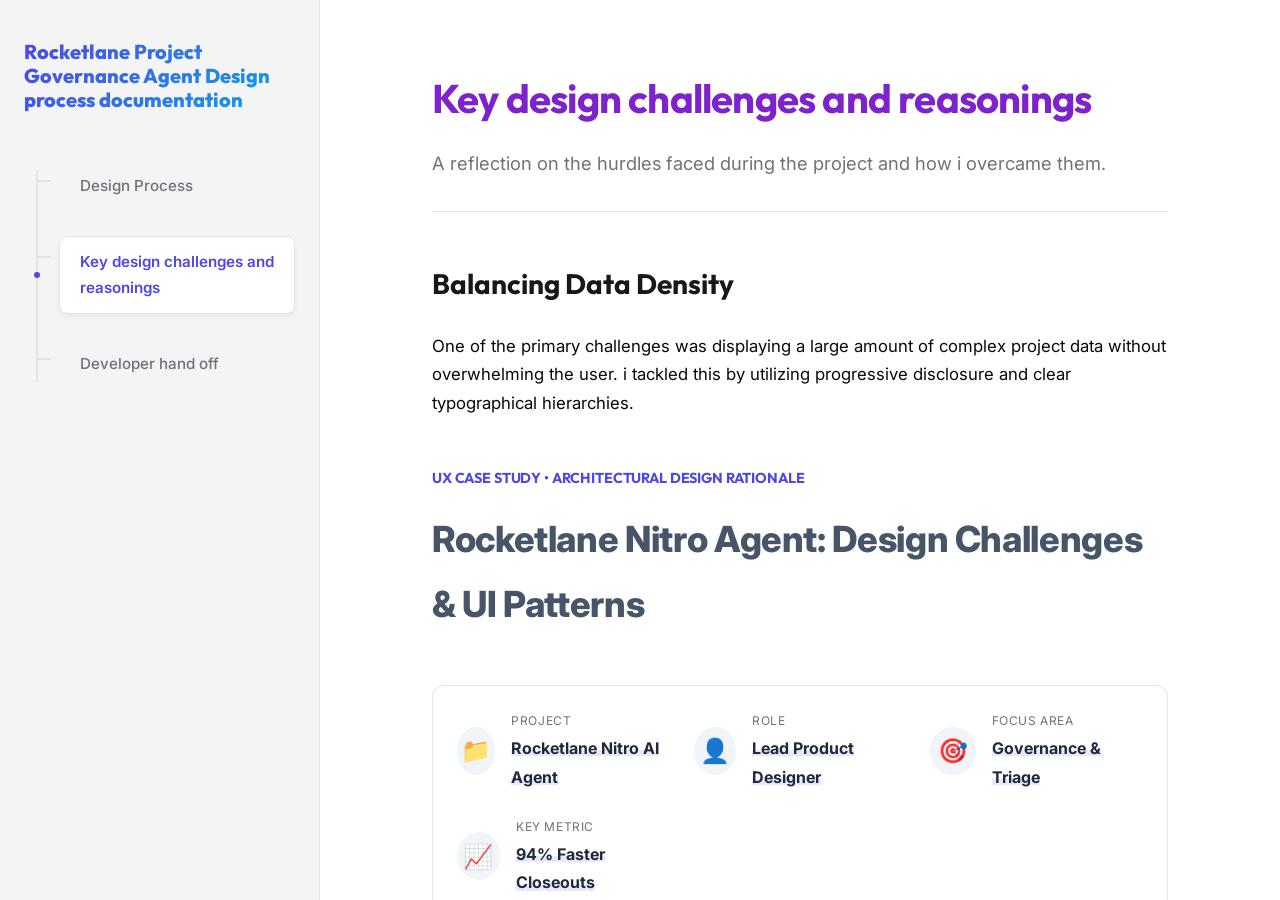
==== challenges.html @ b654248f "Add files via upload" ====
<!DOCTYPE html>

<html lang="en">

<head>
    <meta charset="utf-8" />
    <meta content="width=device-width, initial-scale=1.0" name="viewport" />
    <title>Design Challenges - Rocketlane</title>
    <link href="styles.css" rel="stylesheet" />
</head>

<body>
    <div class="app-layout">
        <aside class="sidebar">
            <div class="sidebar-header">
                <h1>Rocketlane Project Governance Agent Design process documentation</h1>
            </div>
            <ul class="tree-menu">
                <li><a href="index.html">Design Process</a></li>
                <li><a class="active" href="challenges.html">Key design challenges and reasonings</a></li>
                <li><a href="handoff.html">Developer hand off</a></li>
            </ul>
        </aside>
        <main class="content-area">
            <div class="page-content">
                <header class="page-header">
                    <h1 class="page-title">Key design challenges and reasonings</h1>
                    <p class="page-description">A reflection on the hurdles faced during the project and how i overcame
                        them.</p>
                </header>
                <section class="content-section">
                    <h2>Balancing Data Density</h2>
                    <p>One of the primary challenges was displaying a large amount of complex project data without
                        overwhelming the user. i tackled this by utilizing progressive disclosure and clear
                        typographical hierarchies.</p>
                    <div class="injected-content">
                        <h1 class="eyebrow-heading">UX CASE STUDY • ARCHITECTURAL DESIGN RATIONALE</h1>
                        <p class="subtitle">Rocketlane Nitro Agent: Design Challenges &amp; UI Patterns</p>
                        <div class="meta-bar">
                            <div class="meta-item"><span class="meta-icon">📁</span><div><span>PROJECT</span><strong>Rocketlane Nitro AI Agent</strong></div></div>
                            <div class="meta-item"><span class="meta-icon">👤</span><div><span>ROLE</span><strong>Lead Product Designer</strong></div></div>
                            <div class="meta-item"><span class="meta-icon">🎯</span><div><span>FOCUS AREA</span><strong>Governance &amp; Triage</strong></div></div>
                            <div class="meta-item"><span class="meta-icon">📈</span><div><span>KEY METRIC</span><strong>94% Faster Closeouts</strong></div></div>
                        </div>
                        <h2>Overview</h2>
                        <p>Designing AI for enterprise project management tools carries significant risk. While AI
                            errors in consumer apps are minor annoyances, mistakes in platforms like Rocketlane can
                            corrupt billable hours, break project budgets, or accidentally archive live client projects.
                            Below is a breakdown of the 5 key design challenges, UI patterns, and trade-offs engineered
                            to maintain complete human-in-the-loop control.</p>
                        <h2>Design Challenges &amp; Solution Architectures</h2>
                        
                        <div class="challenge-block">
                            <div class="challenge-header">
                                <div class="challenge-number">1</div>
                                <h3>Building User Trust in Autonomous Workflows</h3>
                            </div>
                            <div class="challenge-content">
                                <p><strong class="label-problem">The Problem:</strong> Early prototypes executed commands like “Mark all projects completed” instantly, causing user mistrust on live client data.</p>
                                <p><strong class="label-solution">The Solution:</strong> Implemented a mandatory 2-step audit preview pattern stopping execution before database writes, offering dual paths (Auto-Resolve vs. Inspect Details).</p>
                            </div>
                            <!-- Project Closeout Audit UI Image -->
                            <img class="doc-image" src="images/challenges/image2.png" alt="Project Closeout Audit UI" />
                            <div class="rationale">
                                <div class="rationale-icon">💡</div>
                                <div><strong>Rationale:</strong> Turning the AI from an autonomous worker into a transparent assistant creates complete data safety and increases user adoption.</div>
                            </div>
                        </div>
                        <div class="challenge-block">
                            <div class="challenge-header">
                                <div class="challenge-number">2</div>
                                <h3>Context Switching Across Multiple Tabs</h3>
                            </div>
                            <div class="challenge-content">
                                <p><strong class="label-problem">The Problem:</strong> Resolving policy blockers forced users to open separate browser tabs for tasks, timesheets, and boards.</p>
                                <p><strong class="label-solution">The Solution:</strong> Built direct inline editability into the chat card component. Users can adjust time entries or reassign team members inside the chat stream.</p>
                            </div>
                            <!-- Conflict Matrix and Task Breakdown Images -->
                            <img class="doc-image" src="images/challenges/image3.png" alt="Conflict Matrix UI" />
                            <img class="doc-image" src="images/challenges/image4.png" alt="Task Breakdown UI" />
                            <div class="rationale">
                                <div class="rationale-icon">💡</div>
                                <div><strong>Rationale:</strong> Reduced total click overhead for project closeouts from 84 clicks down to 3.</div>
                            </div>
                        </div>
                        
                        <div class="challenge-block">
                            <div class="challenge-header">
                                <div class="challenge-number">3</div>
                                <h3>Opaque Subtask &amp; Dependency Blockers</h3>
                            </div>
                            <div class="challenge-content">
                                <p><strong class="label-problem">The Problem:</strong> Generic error messages obscured deep multi-level dependency chains.</p>
                                <p><strong class="label-solution">The Solution:</strong> Visualized a 4-level nested dependency hierarchy inside the card: Project (L1) → Milestone (L2) → Task (L3) → Root Cause (L4).</p>
                            </div>
                            <!-- Nested Dependency Table Image -->
                            <img class="doc-image" src="images/challenges/image5.png" alt="Nested Dependency UI" />
                            <div class="rationale">
                                <div class="rationale-icon">💡</div>
                                <div><strong>Rationale:</strong> Lets managers pinpoint the exact root cause in seconds without digging through sub-menus.</div>
                            </div>
                        </div>
                        <div class="challenge-block">
                            <div class="challenge-header">
                                <div class="challenge-number">4</div>
                                <h3>Instant Bulk Action Risk &amp; Safety Nets</h3>
                            </div>
                            <div class="challenge-content">
                                <p><strong class="label-problem">The Problem:</strong> Destructive bulk updates needed a safety net without modal pop-ups slowing down power users.</p>
                                <p><strong class="label-solution">The Solution:</strong> Engineered a 5-second deferred execution toast banner with an active countdown timer and immediate "Undo" capability.</p>
                            </div>
                            <!-- Deferred Execution Toast Image -->
                            <img class="doc-image" src="images/challenges/image6.png" alt="Deferred Execution UI" />
                            <div class="rationale">
                                <div class="rationale-icon">💡</div>
                                <div><strong>Rationale:</strong> Holds backend execution for 5 seconds post-confirmation, providing speed with zero modal friction.</div>
                            </div>
                        </div>
                        
                        <div class="challenge-block">
                            <div class="challenge-header">
                                <div class="challenge-number">5</div>
                                <h3>Feature Discovery Without Workspace Disruption</h3>
                            </div>
                            <div class="challenge-content">
                                <p><strong class="label-problem">The Problem:</strong> Pop-up modals are dismissed instantly by busy users without reading.</p>
                                <p><strong class="label-solution">The Solution:</strong> Integrated a top-bar banner ('Meet the Governance Agent') alongside inline micro-surveys post-execution.</p>
                            </div>
                            <!-- Top-Bar Banner Feature Discovery Image -->
                            <img class="doc-image" src="images/challenges/image7.png" alt="Feature Discovery UI" />
                            <div class="rationale">
                                <div class="rationale-icon">💡</div>
                                <div><strong>Rationale:</strong> Respects the user's workspace while collecting real-time operational feedback.</div>
                            </div>
                        </div>
                        <h2>Summary of Design Trade-offs</h2>
                        <table>
                            <thead>
                                <tr>
                                    <th>Chosen Approach</th>
                                    <th>Alternative Considered</th>
                                    <th>Why Rejected</th>
                                    <th>Final Outcome</th>
                                </tr>
                            </thead>
                            <tbody>
                                <tr>
                                    <td><strong>Audit Preview Card</strong></td>
                                    <td>Full AI Auto-Pilot</td>
                                    <td>Users fear loss of control and corrupted data.</td>
                                    <td>Data safety &amp; high user trust.</td>
                                </tr>
                                <tr>
                                    <td><strong>Inline Chat Card Edits</strong></td>
                                    <td>Redirect to Task Tabs</td>
                                    <td>High cognitive fatigue and too many open tabs.</td>
                                    <td>96% click reduction (84 → 3 clicks).</td>
                                </tr>
                                <tr>
                                    <td><strong>Undo Control</strong></td>
                                    <td>Modal Confirmation Popup</td>
                                    <td>Extra modal popups slow down power users.</td>
                                    <td>Fast execution with instant safety net.</td>
                                </tr>
                                <tr>
                                    <td><strong>Top-Bar Banner</strong></td>
                                    <td>Center Pop-Up Modal</td>
                                    <td>Users dismiss pop-ups without reading.</td>
                                    <td>Higher organic adoption without disruption.</td>
                                </tr>
                            </tbody>
                        </table>
                    </div>
                </section>
                <nav class="pagination"><a class="page-btn prev" href="index.html"><span class="btn-label">Previous
                            Page</span><span class="btn-title">Design Process</span></a><a class="page-btn next"
                        href="handoff.html"><span class="btn-label">Next Page</span><span class="btn-title">Developer
                            hand off</span></a></nav>
            </div>
        </main>
    </div>
    <script src="script.js"></script>
    <div class="lightbox-modal" id="lightbox-modal"><span class="lightbox-close">×</span><img class="lightbox-content"
            id="lightbox-img" /></div>
</body>

</html>
---- styles.css ----
@import url('https://fonts.googleapis.com/css2?family=Inter:wght@300;400;500;600&family=Outfit:wght@500;700;800&display=swap');

:root {
    --primary-color: #4f46e5;
    --primary-hover: #4338ca;
    --bg-main: #fafafa;
    --bg-surface: #ffffff;
    --bg-sidebar: #f4f4f5;
    --text-main: #09090b;
    --text-muted: #71717a;
    --border-color: #e4e4e7;
    --accent: #0ea5e9;
    --primary-purple: #7e22ce;
    
    --sidebar-width: 320px;
}

/* Dark mode overrides can be added later if needed, starting with a clean modern light theme for better readability */

* {
    margin: 0;
    padding: 0;
    box-sizing: border-box;
}

body {
    font-family: 'Inter', sans-serif;
    background-color: var(--bg-main);
    color: var(--text-main);
    line-height: 1.7;
    -webkit-font-smoothing: antialiased;
}

h1, h2, h3, h4 {
    font-family: 'Outfit', sans-serif;
    color: #18181b;
}

.app-layout {
    display: flex;
    height: 100vh;
}

/* Sidebar & Tree Menu */
.sidebar {
    width: var(--sidebar-width);
    background-color: var(--bg-sidebar);
    border-right: 1px solid var(--border-color);
    padding: 2.5rem 1.5rem;
    overflow-y: auto;
    display: flex;
    flex-direction: column;
}

.sidebar-header {
    margin-bottom: 3rem;
}

.sidebar-header h1 {
    font-size: 1.25rem;
    font-weight: 800;
    line-height: 1.2;
    background: linear-gradient(135deg, var(--primary-color), var(--accent));
    -webkit-background-clip: text;
    background-clip: text;
    -webkit-text-fill-color: transparent;
}

.tree-menu {
    list-style: none;
    position: relative;
    padding-left: 0;
}

/* Tree Line Structure */
.tree-menu::before {
    content: '';
    position: absolute;
    top: 10px;
    bottom: 30px;
    left: 12px; /* Position of the vertical line */
    width: 2px;
    background-color: var(--border-color);
}

.tree-menu li {
    position: relative;
    margin-bottom: 1.5rem;
    padding-left: 35px;
}

/* Horizontal line branching off */
.tree-menu li::before {
    content: '';
    position: absolute;
    top: 20px;
    left: 12px;
    width: 15px;
    height: 2px;
    background-color: var(--border-color);
}

.tree-menu a {
    display: block;
    color: var(--text-muted);
    text-decoration: none;
    padding: 0.75rem 1.25rem;
    border-radius: 8px;
    font-weight: 500;
    font-size: 0.95rem;
    transition: all 0.2s ease;
    background-color: transparent;
    border: 1px solid transparent;
}

.tree-menu a:hover {
    color: var(--text-main);
    background-color: rgba(0,0,0,0.03);
}

.tree-menu a.active {
    background-color: #fff;
    color: var(--primary-color);
    border: 1px solid var(--border-color);
    box-shadow: 0 4px 6px -1px rgba(0, 0, 0, 0.05);
    font-weight: 600;
}

/* Active node marker */
.tree-menu a.active::before {
    content: '';
    position: absolute;
    left: 10px;
    top: 50%;
    transform: translateY(-50%);
    width: 6px;
    height: 6px;
    border-radius: 50%;
    background-color: var(--primary-color);
    z-index: 10;
}

/* Content Area */
.content-area {
    flex: 1;
    overflow-y: scroll; /* Force scrollbar to prevent logo glitch */
    background-color: var(--bg-surface);
    display: flex;
    flex-direction: column;
}

.page-content {
    max-width: 800px;
    margin: 0 auto;
    padding: 4rem 2rem;
    flex: 1;
    width: 100%;
}

.page-header {
    margin-bottom: 3rem;
    border-bottom: 1px solid var(--border-color);
    padding-bottom: 2rem;
}

.page-title {
    font-size: 2.5rem;
    margin-bottom: 1rem;
    letter-spacing: -0.02em;
    color: var(--primary-purple);
}

.page-description {
    font-size: 1.15rem;
    color: var(--text-muted);
}

/* Content Typography */
.content-section {
    margin-bottom: 4rem;
}

.content-section h2 {
    font-size: 1.75rem;
    margin-bottom: 1.5rem;
    margin-top: 2.5rem;
}

.content-section p {
    margin-bottom: 1.5rem;
    font-size: 1.05rem;
}

.placeholder-block {
    background: #f8fafc;
    border: 1px dashed var(--border-color);
    border-radius: 12px;
    padding: 3rem;
    text-align: center;
    color: var(--text-muted);
    margin: 2rem 0;
}

/* Pagination */
.pagination {
    display: flex;
    justify-content: space-between;
    align-items: center;
    padding: 3rem 0;
    margin-top: 4rem;
    border-top: 1px solid var(--border-color);
}

.page-btn {
    display: flex;
    flex-direction: column;
    text-decoration: none;
    padding: 1rem 1.5rem;
    border-radius: 12px;
    border: 1px solid var(--border-color);
    background: white;
    transition: all 0.2s ease;
    min-width: 200px;
}

.page-btn:hover {
    border-color: var(--primary-color);
    box-shadow: 0 10px 15px -3px rgba(0, 0, 0, 0.05);
    transform: translateY(-2px);
}

.page-btn.prev { align-items: flex-start; }
.page-btn.next { align-items: flex-end; text-align: right; }

.btn-label {
    font-size: 0.85rem;
    color: var(--text-muted);
    text-transform: uppercase;
    letter-spacing: 0.05em;
    font-weight: 600;
    margin-bottom: 0.25rem;
}

.btn-title {
    font-family: 'Outfit', sans-serif;
    font-size: 1.1rem;
    font-weight: 600;
    color: var(--primary-color);
}

/* Injected Content Overrides */
.injected-content {
    margin-top: 2rem;
    color: var(--text-main);
    line-height: 1.8;
}

.injected-content p {
    margin-bottom: 1.5rem;
    font-size: 1.05rem;
}

.injected-content h1, .injected-content h2, .injected-content h3 {
    margin-top: 3rem;
    margin-bottom: 1.25rem;
    color: #111827;
    font-family: 'Outfit', sans-serif;
    letter-spacing: -0.01em;
}

.injected-content h1 {
    font-size: 2.5rem;
    font-weight: 800;
    border-bottom: 2px solid var(--border-color);
    padding-bottom: 0.5rem;
}

.injected-content h2 {
    font-size: 1.8rem;
    font-weight: 700;
    color: var(--primary-color);
}

.injected-content h3 {
    font-size: 1.4rem;
    font-weight: 600;
}

/* Sub-menu styling for the tree */
.tree-submenu {
    list-style: none;
    padding-left: 0;
    margin-top: 0.5rem;
}

.tree-submenu li {
    margin-bottom: 0.5rem !important;
}

.tree-submenu a.sub-link {
    font-size: 0.85rem !important;
    padding: 0.4rem 1.25rem !important;
    font-weight: 400 !important;
    color: var(--text-muted) !important;
}

.tree-submenu a.sub-link:hover {
    color: var(--text-main) !important;
}

.injected-content img {
    max-width: 100%;
    height: auto;
    border-radius: 12px;
    box-shadow: 0 4px 6px -1px rgba(0, 0, 0, 0.1);
    margin: 2rem 0;
}

.injected-content table {
    width: 100%;
    border-collapse: collapse;
    margin: 2rem 0;
    font-size: 0.95rem;
}

.injected-content th, .injected-content td {
    padding: 1rem;
    border: 1px solid var(--border-color);
    text-align: left;
}

.injected-content th {
    background-color: var(--bg-sidebar);
    font-weight: 600;
}

/* Lightbox / Zoom Modal */
.lightbox-modal {
    display: none;
    position: fixed;
    z-index: 9999;
    padding: 2rem;
    left: 0;
    top: 0;
    width: 100%;
    height: 100%;
    background-color: rgba(15, 23, 42, 0.95);
    backdrop-filter: blur(5px);
    justify-content: center;
    align-items: center;
    opacity: 0;
    transition: opacity 0.3s ease;
}

.lightbox-modal.show {
    opacity: 1;
}

.lightbox-content {
    margin: auto;
    display: block;
    max-width: 90%;
    max-height: 90%;
    border-radius: 8px;
    box-shadow: 0 25px 50px -12px rgba(0, 0, 0, 0.5);
    transform: scale(0.95);
    transition: transform 0.3s ease;
}

.lightbox-modal.show .lightbox-content {
    transform: scale(1);
}

.lightbox-close {
    position: absolute;
    top: 20px;
    right: 35px;
    color: #f1f5f9;
    font-size: 40px;
    font-weight: bold;
    cursor: pointer;
    transition: color 0.2s ease;
}

.lightbox-close:hover,
.lightbox-close:focus {
    color: var(--accent);
}

/* Meta Bar Formatting */
.meta-bar {
    display: grid;
    grid-template-columns: repeat(auto-fit, minmax(200px, 1fr));
    gap: 1.5rem;
    background: #ffffff;
    padding: 1.5rem;
    border-radius: 12px;
    margin: 2.5rem 0;
    border: 1px solid var(--border-color);
    box-shadow: 0 4px 6px -1px rgba(0, 0, 0, 0.02);
}

.meta-item {
    display: flex;
    align-items: center;
    gap: 1rem;
}

.meta-icon {
    font-size: 1.5rem;
    background: #f1f5f9;
    width: 48px;
    height: 48px;
    display: flex;
    align-items: center;
    justify-content: center;
    border-radius: 50%;
}

.meta-item div span {
    color: var(--text-muted);
    display: block;
    font-size: 0.75rem;
    text-transform: uppercase;
    letter-spacing: 0.05em;
    margin-bottom: 0.15rem;
}

.meta-item strong {
    color: var(--text-main);
    font-size: 1rem;
    font-weight: 600;
}

/* Challenge Blocks */
.challenge-block {
    background: #ffffff;
    border: 1px solid var(--border-color);
    border-radius: 16px;
    padding: 2.5rem;
    margin-bottom: 3rem;
    box-shadow: 0 10px 15px -3px rgba(0, 0, 0, 0.02), 0 4px 6px -2px rgba(0, 0, 0, 0.01);
    transition: transform 0.2s ease, box-shadow 0.2s ease;
}

.challenge-block:hover {
    transform: translateY(-2px);
    box-shadow: 0 20px 25px -5px rgba(0, 0, 0, 0.05), 0 10px 10px -5px rgba(0, 0, 0, 0.02);
}

.challenge-header {
    display: flex;
    align-items: center;
    gap: 1rem;
    margin-bottom: 1.5rem;
    border-bottom: 1px solid #f1f5f9;
    padding-bottom: 1.5rem;
}

.challenge-number {
    background: var(--primary-color);
    color: white;
    font-size: 1.25rem;
    font-weight: 700;
    width: 40px;
    height: 40px;
    display: flex;
    align-items: center;
    justify-content: center;
    border-radius: 10px;
    box-shadow: 0 4px 6px -1px rgba(79, 70, 229, 0.2);
}

.challenge-header h3 {
    margin: 0 !important;
    font-size: 1.4rem;
    color: #1e293b;
}

.challenge-content {
    margin-bottom: 2rem;
}

.label-problem {
    color: #ef4444;
    background: #fef2f2;
    padding: 0.2rem 0.5rem;
    border-radius: 4px;
    margin-right: 0.5rem;
}

.label-solution {
    color: #10b981;
    background: #f0fdf4;
    padding: 0.2rem 0.5rem;
    border-radius: 4px;
    margin-right: 0.5rem;
}

.doc-image {
    display: block;
    margin: 2.5rem auto;
    border: 1px solid #e2e8f0;
}

.rationale {
    background: #f8fafc;
    border-left: 4px solid var(--primary-color);
    padding: 1.25rem;
    font-size: 1rem;
    color: #334155;
    margin-top: 2rem;
    border-radius: 0 12px 12px 0;
    display: flex;
    align-items: flex-start;
    gap: 1rem;
}

.rationale-icon {
    font-size: 1.5rem;
    line-height: 1;
}

/* Custom Typography for Headers */
.eyebrow-heading {
    font-size: 0.9rem !important;
    color: var(--primary-color) !important;
    text-transform: uppercase;
    letter-spacing: 0.1em;
    border-bottom: none !important;
    margin-bottom: 0.5rem !important;
    font-weight: 700 !important;
}

.subtitle {
    font-size: 2.25rem !important;
    font-weight: 800;
    color: #0f172a;
    line-height: 1.2;
    margin-bottom: 3rem !important;
}

/* Better Table Styling */
.injected-content table {
    width: 100%;
    border-collapse: separate;
    border-spacing: 0;
    border: 1px solid var(--border-color);
    border-radius: 12px;
    overflow: hidden;
    margin: 2.5rem 0;
    box-shadow: 0 4px 6px -1px rgba(0, 0, 0, 0.02);
}

.injected-content th {
    background-color: #f8fafc;
    color: #334155;
    font-weight: 600;
    text-transform: uppercase;
    font-size: 0.8rem;
    letter-spacing: 0.05em;
    border-bottom: 1px solid var(--border-color);
    padding: 1.25rem 1rem;
}

.injected-content td {
    padding: 1.25rem 1rem;
    border-bottom: 1px solid #f1f5f9;
    color: #475569;
    font-size: 0.95rem;
}

.injected-content tr:last-child td {
    border-bottom: none;
}

.injected-content tbody tr:hover {
    background-color: #f8fafc;
}

/* Code Tags */
.injected-content code {
    background-color: #f1f5f9;
    color: #475569;
    padding: 0.2rem 0.4rem;
    border-radius: 4px;
    font-family: ui-monospace, SFMono-Regular, Menlo, Monaco, Consolas, monospace;
    font-size: 0.85em;
    border: 1px solid #e2e8f0;
}

/* Callouts */
.callout-note {
    background-color: #eff6ff;
    border-radius: 8px;
    padding: 1rem 1.25rem;
    margin-bottom: 2rem;
    border: 1px solid #bfdbfe;
}

.callout-note p {
    margin: 0;
    color: #1e3a8a;
    font-size: 0.95rem;
}

.callout-note strong {
    color: #1d4ed8;
}

.callout-tip {
    background-color: #f0fdf4;
    border-radius: 8px;
    padding: 1rem 1.25rem;
    margin-bottom: 2rem;
    border: 1px solid #bbf7d0;
}

.callout-tip p {
    margin: 0;
    color: #14532d;
    font-size: 0.95rem;
}

.callout-tip strong {
    color: #15803d;
}

/* Color Grid */
.color-grid {
    display: grid;
    grid-template-columns: repeat(auto-fill, minmax(200px, 1fr));
    gap: 1.5rem;
    margin-top: 1.5rem;
    margin-bottom: 3rem;
}

.color-card {
    border: 1px solid var(--border-color);
    border-radius: 8px;
    overflow: hidden;
    background: #ffffff;
    box-shadow: 0 1px 2px rgba(0,0,0,0.05);
}

.color-swatch {
    height: 80px;
    width: 100%;
}

.color-details {
    padding: 1rem;
}

.color-name {
    font-weight: 600;
    font-size: 0.9rem;
    color: var(--text-main);
    margin-bottom: 0.25rem;
    display: block;
}

/* Unordered Lists styling in injected content */
.injected-content ul {
    margin-bottom: 2rem;
    padding-left: 1.5rem;
}

.injected-content li {
    margin-bottom: 0.75rem;
    line-height: 1.6;
}

/* =========================================================
   NOTION EXPORT CUSTOM STYLES (Design Process)
   ========================================================= */

/* Typography Overrides */
.injected-content p {
    color: var(--text-secondary);
    line-height: 1.7;
    margin-bottom: 1.5rem;
    font-size: 1.05rem;
}

/* Headings */
.injected-content h1.block-color-blue {
    color: var(--primary-purple);
    font-size: 2rem;
    font-weight: 700;
    margin-top: 3rem;
    margin-bottom: 1.5rem;
    border-bottom: 2px solid #e2e8f0;
    padding-bottom: 0.5rem;
}

.injected-content h3 {
    color: var(--text-main);
    font-size: 1.35rem;
    font-weight: 600;
    margin-top: 2.5rem;
    margin-bottom: 1rem;
}

.injected-content h4 {
    color: var(--text-main);
    font-size: 1.15rem;
    font-weight: 600;
    margin-top: 2rem;
    margin-bottom: 0.75rem;
}

/* Callout Blocks (The Target icon ones) */
.injected-content .callout {
    background-color: #f8fafc !important;
    border-left: 4px solid var(--primary-purple);
    border-radius: 8px;
    padding: 1.5rem;
    margin: 2rem 0;
    box-shadow: 0 4px 12px rgba(0,0,0,0.03);
}

.injected-content .callout .icon {
    font-size: 1.5rem;
    margin-right: 1rem;
}

.injected-content .callout h4 {
    margin-top: 0;
}

/* Tables */
.injected-content .simple-table {
    width: 100%;
    border-collapse: separate;
    border-spacing: 0;
    margin: 2rem 0;
    border-radius: 12px;
    overflow: hidden;
    border: 1px solid #e2e8f0;
}

.injected-content .simple-table-header {
    background-color: #f8fafc;
    color: var(--text-main);
    font-weight: 600;
    text-align: left;
    padding: 1rem;
    border-bottom: 2px solid #e2e8f0;
}

.injected-content .simple-table td {
    padding: 1rem;
    border-bottom: 1px solid #e2e8f0;
    color: var(--text-secondary);
}

.injected-content .simple-table tr:last-child td {
    border-bottom: none;
}

.injected-content .simple-table tbody tr:hover {
    background-color: #f8fafc;
}

/* Lists */
.injected-content .numbered-list, 
.injected-content .bulleted-list {
    margin-left: 1.5rem;
    margin-bottom: 1.5rem;
}

.injected-content .numbered-list li, 
.injected-content .bulleted-list li {
    color: var(--text-secondary);
    margin-bottom: 0.75rem;
    line-height: 1.6;
}

/* Specific styling for nested lists */
.injected-content .bulleted-list ul, 
.injected-content .numbered-list ul,
.injected-content .bulleted-list ol,
.injected-content .numbered-list ol {
    margin-top: 0.75rem;
    margin-left: 1.5rem;
}

/* Images */
.injected-content figure.image {
    margin: 2.5rem 0;
    border-radius: 12px;
    overflow: hidden;
    border: 1px solid #e2e8f0;
    box-shadow: 0 8px 24px rgba(0,0,0,0.06);
}

.injected-content figure.image img {
    width: 100% !important; /* Override inline styles from Notion */
    height: auto;
    display: block;
    cursor: zoom-in; /* For lightbox */
}

/* Bold text */
.injected-content strong {
    color: var(--text-main);
    font-weight: 600;
}

/* Remove horizontal line injected by Notion (usually redundant) */
.injected-content hr {
    display: none;
}

/* =========================================================
   ENHANCED VISUAL STYLES FOR DESIGN PROCESS (BEAUTIFIED)
   ========================================================= */

/* Typography & Layout */
.injected-content {
    font-family: 'Inter', -apple-system, BlinkMacSystemFont, "Segoe UI", Roboto, sans-serif;
}

.injected-content p {
    font-size: 1.1rem;
    line-height: 1.8;
    color: #475569;
    margin-bottom: 1.75rem;
    letter-spacing: -0.01em;
}

.injected-content strong {
    color: #1e293b;
    font-weight: 700;
    background: linear-gradient(120deg, rgba(99, 102, 241, 0.15) 0%, rgba(99, 102, 241, 0.15) 100%);
    background-repeat: no-repeat;
    background-size: 100% 30%;
    background-position: 0 88%;
}

/* Vibrant Headings */
.injected-content h1.block-color-blue {
    font-size: 2.25rem;
    font-weight: 800;
    color: #0f172a;
    letter-spacing: -0.02em;
    margin-top: 3.5rem;
    margin-bottom: 1.5rem;
    position: relative;
    padding-bottom: 0.75rem;
    border-bottom: none;
}

.injected-content h1.block-color-blue::after {
    content: '';
    position: absolute;
    bottom: 0;
    left: 0;
    width: 60px;
    height: 4px;
    background: linear-gradient(90deg, var(--primary-color, #4f46e5), var(--accent, #ec4899));
    border-radius: 2px;
}

.injected-content h3 {
    font-size: 1.5rem;
    font-weight: 700;
    color: #1e293b;
    margin-top: 3rem;
    margin-bottom: 1.25rem;
    display: flex;
    align-items: center;
    gap: 0.5rem;
}

.injected-content h4 {
    font-size: 1.25rem;
    font-weight: 600;
    color: #334155;
    margin-top: 2rem;
    margin-bottom: 1rem;
}

/* Upgraded Callouts */
.injected-content .callout {
    background: linear-gradient(145deg, #ffffff, #f8fafc) !important;
    border: 1px solid #e2e8f0;
    border-left: 4px solid var(--primary-color, #4f46e5);
    border-radius: 12px;
    padding: 2rem;
    margin: 2.5rem 0;
    box-shadow: 0 10px 25px -5px rgba(0, 0, 0, 0.05), 0 8px 10px -6px rgba(0, 0, 0, 0.01);
    transition: transform 0.2s ease, box-shadow 0.2s ease;
}

.injected-content .callout:hover {
    transform: translateY(-2px);
    box-shadow: 0 20px 25px -5px rgba(0, 0, 0, 0.1), 0 10px 10px -5px rgba(0, 0, 0, 0.04);
}

/* Interactive Images */
.injected-content figure.image {
    margin: 3rem 0;
    border-radius: 16px;
    background: #f1f5f9;
    padding: 0.5rem;
    border: 1px solid #e2e8f0;
    box-shadow: 0 15px 35px -5px rgba(0,0,0,0.07);
    transition: transform 0.3s ease, box-shadow 0.3s ease;
}

.injected-content figure.image:hover {
    transform: scale(1.02);
    box-shadow: 0 25px 50px -12px rgba(0,0,0,0.15);
}

.injected-content figure.image img {
    border-radius: 12px;
}

/* Elegant Tables */
.injected-content .simple-table {
    box-shadow: 0 4px 6px -1px rgba(0, 0, 0, 0.05), 0 2px 4px -1px rgba(0, 0, 0, 0.03);
    border: none;
    border-radius: 12px;
    overflow: hidden;
    margin: 2.5rem 0;
}

.injected-content .simple-table-header {
    background: #f8fafc;
    border-bottom: 2px solid #e2e8f0;
    text-transform: uppercase;
    font-size: 0.85rem;
    letter-spacing: 0.05em;
    padding: 1.25rem 1rem;
    color: #475569;
}

.injected-content .simple-table td {
    padding: 1.25rem 1rem;
    font-size: 1rem;
    vertical-align: top;
}

.injected-content .simple-table tbody tr {
    transition: background-color 0.15s ease;
}

.injected-content .simple-table tbody tr:hover {
    background-color: #f1f5f9;
}

/* Polished Lists */
.injected-content .bulleted-list li, 
.injected-content .numbered-list li {
    font-size: 1.1rem;
    color: #475569;
    margin-bottom: 1rem;
    padding-left: 0.5rem;
}

.injected-content .bulleted-list li::marker {
    color: var(--primary-color, #4f46e5);
}
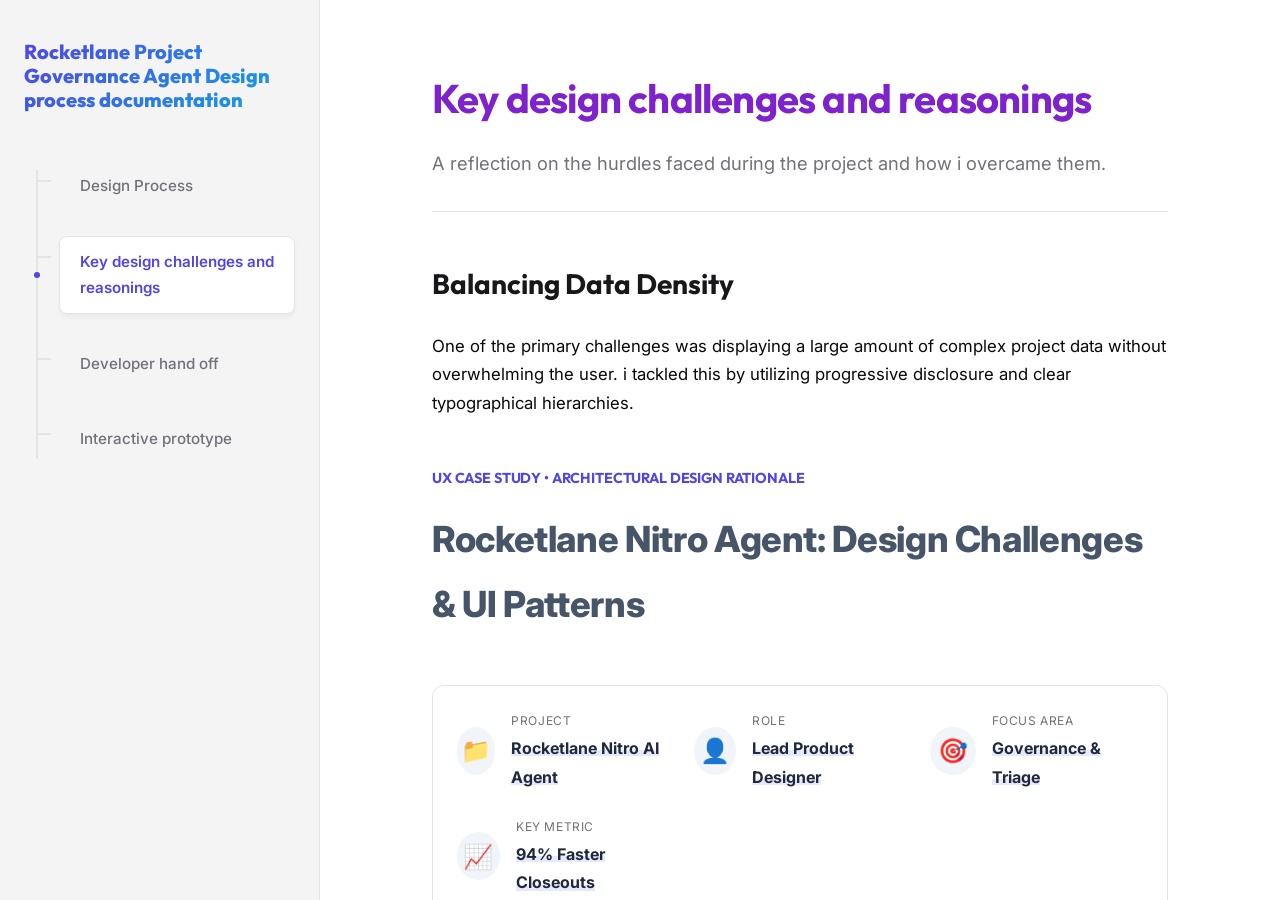
==== commit 70d7f358: "Add files via upload" ====
--- a/challenges.html
+++ b/challenges.html
@@ -19,6 +19,7 @@
                 <li><a href="index.html">Design Process</a></li>
                 <li><a class="active" href="challenges.html">Key design challenges and reasonings</a></li>
                 <li><a href="handoff.html">Developer hand off</a></li>
+                <li><a href="prototype.html">Interactive prototype</a></li>
             </ul>
         </aside>
         <main class="content-area">
--- a/styles.css
+++ b/styles.css
@@ -964,3 +964,107 @@
 .injected-content .bulleted-list li::marker {
     color: var(--primary-color, #4f46e5);
 }
+
+/* =========================================================
+   RESPONSIVE DESIGN (MOBILE)
+   ========================================================= */
+
+@media (max-width: 768px) {
+    .app-layout {
+        flex-direction: column;
+        height: auto;
+    }
+
+    .sidebar {
+        width: 100%;
+        height: auto;
+        padding: 1.5rem;
+        border-right: none;
+        border-bottom: 1px solid var(--border-color);
+        overflow-y: visible;
+    }
+
+    .sidebar-header {
+        margin-bottom: 1.5rem;
+    }
+
+    .sidebar-header h1 {
+        font-size: 1.1rem;
+    }
+
+    .tree-menu {
+        display: flex;
+        flex-direction: column;
+        gap: 0.5rem;
+    }
+
+    .tree-menu li {
+        margin-bottom: 0;
+        padding-left: 0;
+    }
+
+    .tree-menu::before,
+    .tree-menu li::before {
+        display: none;
+    }
+
+    .content-area {
+        overflow-y: visible;
+    }
+
+    .page-content {
+        padding: 2rem 1.25rem;
+    }
+
+    .page-title {
+        font-size: 2rem;
+    }
+
+    .meta-bar {
+        grid-template-columns: 1fr;
+    }
+
+    .color-grid {
+        grid-template-columns: 1fr 1fr;
+    }
+    
+    .challenge-block {
+        padding: 1.5rem;
+    }
+
+    .challenge-header {
+        flex-direction: column;
+        align-items: flex-start;
+    }
+
+    .pagination {
+        flex-direction: column;
+        gap: 1rem;
+        padding: 2rem 0;
+    }
+
+    .page-btn {
+        width: 100%;
+        text-align: center;
+        align-items: center !important;
+    }
+
+    .injected-content h1.block-color-blue {
+        font-size: 1.75rem;
+    }
+
+    .injected-content h3 {
+        font-size: 1.25rem;
+    }
+    
+    .injected-content figure.image {
+        margin: 1.5rem 0;
+    }
+    
+    .rationale {
+        flex-direction: column;
+        border-radius: 12px;
+        border-left: none;
+        border-top: 4px solid var(--primary-color);
+    }
+}
